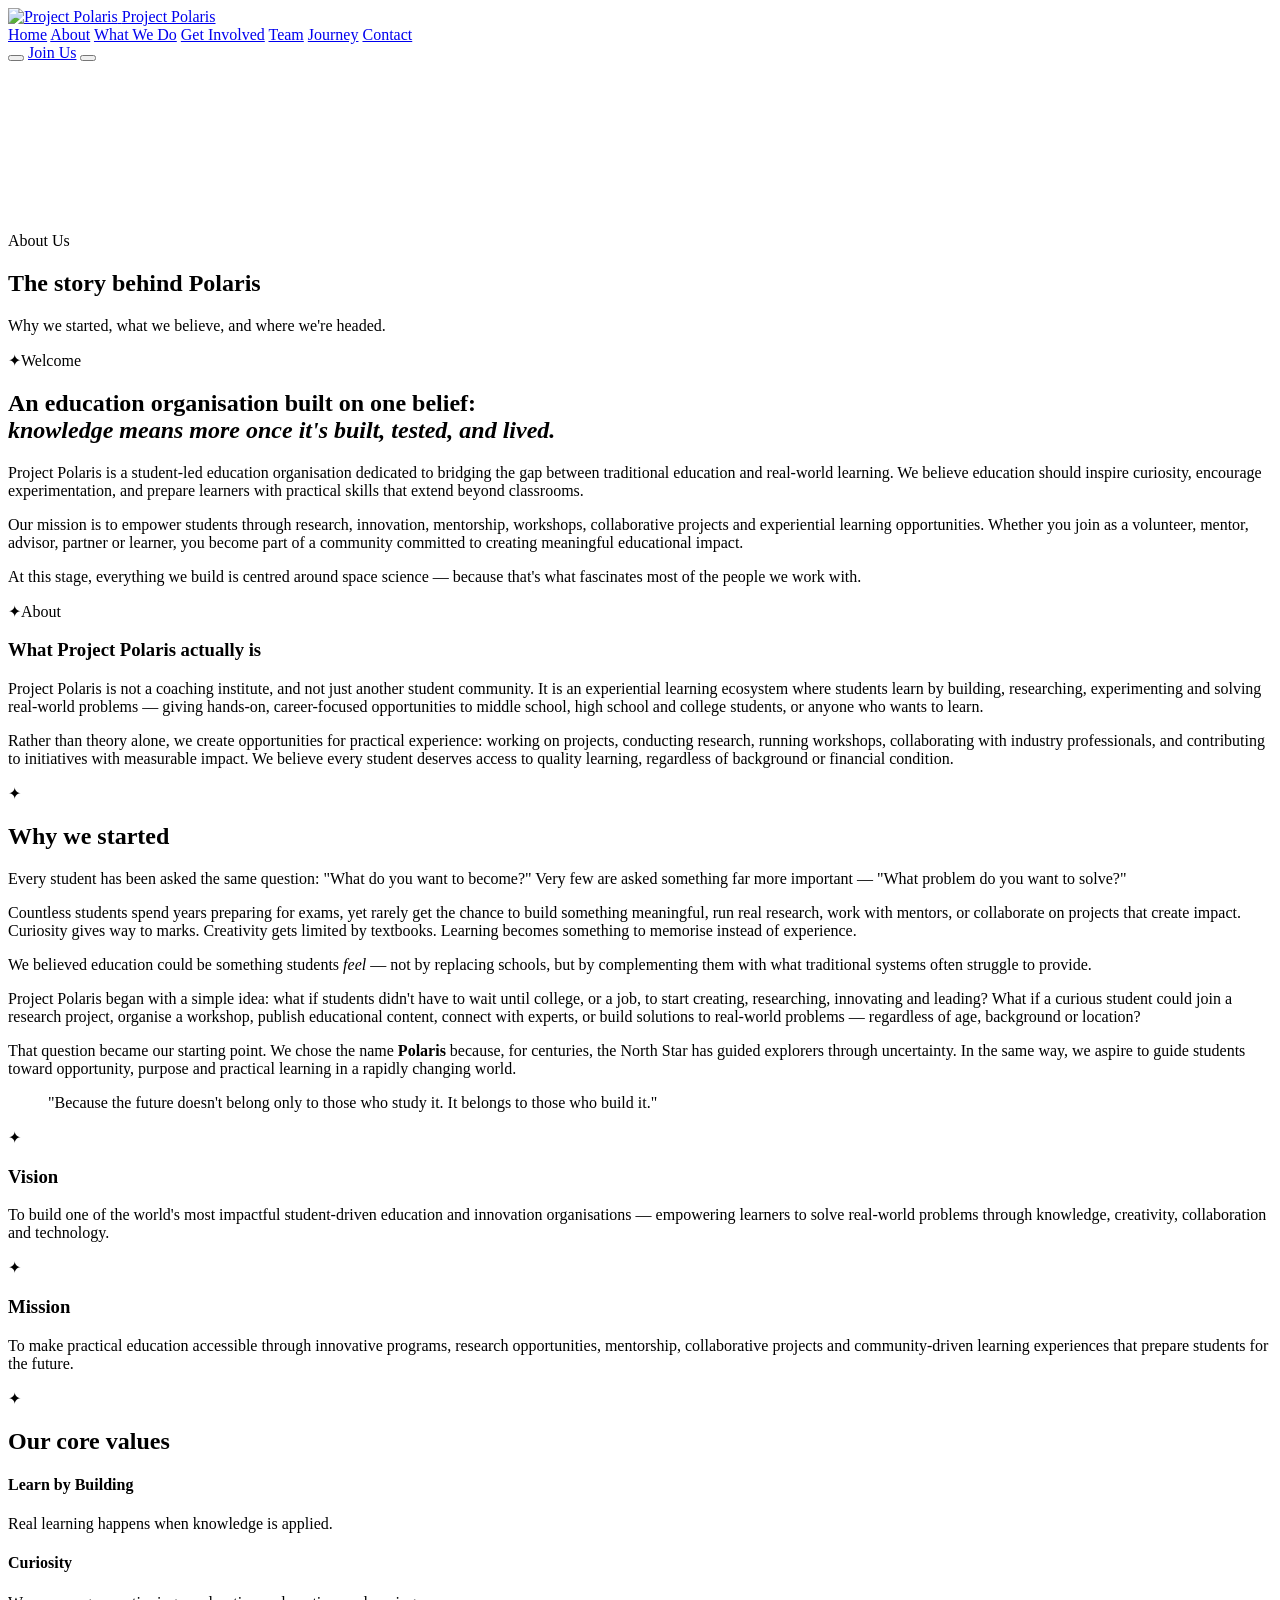
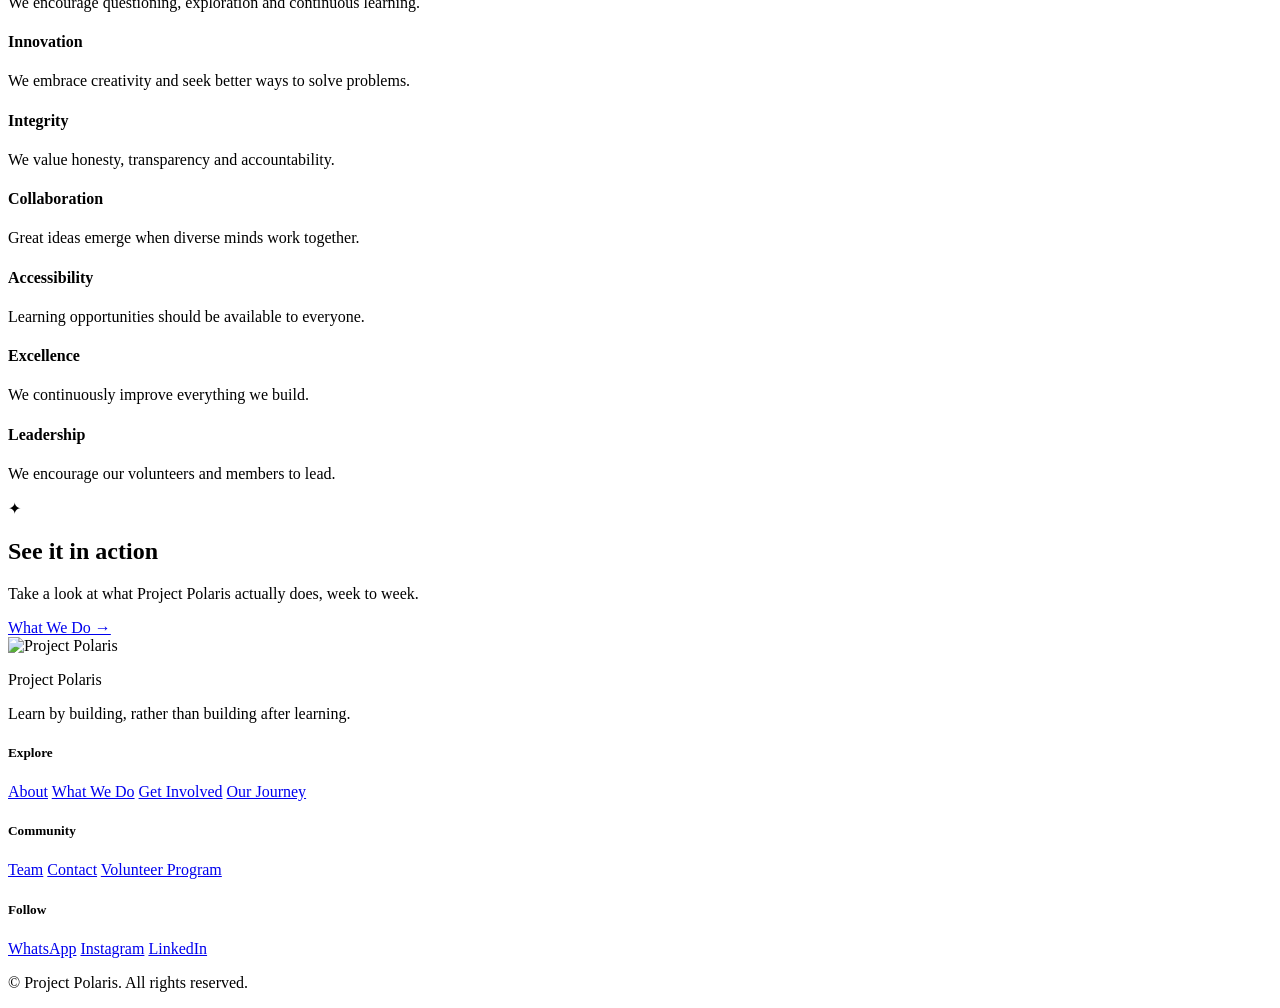
==== about.html @ cc90dc98 "Add files via upload" ====
<!DOCTYPE html>
<html lang="en" data-theme="dark">
<head>
<meta charset="UTF-8">
<meta name="viewport" content="width=device-width, initial-scale=1.0">
<title>About Us — Project Polaris</title>
<meta name="description" content="About Project Polaris — a student-led education organisation dedicated to bridging the gap between traditional education and real-world learning.">
<link rel="icon" type="image/jpeg" href="assets/polaris-star.jpg">
<link rel="preconnect" href="https://fonts.googleapis.com">
<link rel="preconnect" href="https://fonts.gstatic.com" crossorigin>
<link href="https://fonts.googleapis.com/css2?family=Playfair+Display:ital,wght@0,500;0,600;0,700;1,500&family=Alice&display=swap" rel="stylesheet">
<link rel="stylesheet" href="css/style.css">
</head>
<body>
<header class="site-header" id="siteHeader">
  <div class="nav-wrap">
    <a href="index.html" class="brand">
      <img src="assets/polaris-star.jpg" alt="Project Polaris" class="brand-mark">
      <span class="brand-name">Project Polaris</span>
    </a>
    <nav class="primary-nav" id="primaryNav">
      <a href="index.html">Home</a>
      <a href="about.html" class="active">About</a>
      <a href="what-we-do.html">What We Do</a>
      <a href="get-involved.html">Get Involved</a>
      <a href="team.html">Team</a>
      <a href="journey.html">Journey</a>
      <a href="contact.html">Contact</a>
    </nav>
    <div class="nav-actions">
      <button class="theme-toggle" id="themeToggle" aria-label="Switch to light theme" title="Toggle theme">
        <span class="theme-toggle-track"><span class="theme-toggle-thumb"></span></span>
      </button>
      <a href="https://chat.whatsapp.com/FdbxPikc9aGLxiHu0gWqIX" target="_blank" rel="noopener" class="btn btn-primary nav-cta">Join Us</a>
      <button class="menu-btn" id="menuBtn" aria-label="Open menu" aria-expanded="false">
        <span></span><span></span><span></span>
      </button>
    </div>
  </div>
</header>
<section class="page-hero">
  <canvas id="starfield-small"></canvas>
  <div class="planet-scene left" aria-hidden="true">
    <div class="planet"><div class="moon"></div></div>
    <div class="planet-ring"></div>
  </div>
  <div class="container">
    <p class="eyebrow reveal">About Us</p>
    <h1 class="reveal">The story behind Polaris</h1>
    <p class="reveal">Why we started, what we believe, and where we're headed.</p>
  </div>
</section>

<main>
<section class="section">
  <div class="container split">
    <div class="split-label reveal"><span class="star-mark">✦</span><span>Welcome</span></div>
    <div class="split-body reveal">
      <h2>An education organisation built on one belief:<br><em>knowledge means more once it's built, tested, and lived.</em></h2>
      <p>Project Polaris is a student-led education organisation dedicated to bridging the gap between traditional education and real-world learning. We believe education should inspire curiosity, encourage experimentation, and prepare learners with practical skills that extend beyond classrooms.</p>
      <p>Our mission is to empower students through research, innovation, mentorship, workshops, collaborative projects and experiential learning opportunities. Whether you join as a volunteer, mentor, advisor, partner or learner, you become part of a community committed to creating meaningful educational impact.</p>
      <p class="note-line">At this stage, everything we build is centred around space science — because that's what fascinates most of the people we work with.</p>
    </div>
  </div>
  <div class="container split reverse">
    <div class="split-label reveal"><span class="star-mark">✦</span><span>About</span></div>
    <div class="split-body reveal">
      <h3>What Project Polaris actually is</h3>
      <p>Project Polaris is not a coaching institute, and not just another student community. It is an experiential learning ecosystem where students learn by building, researching, experimenting and solving real-world problems — giving hands-on, career-focused opportunities to middle school, high school and college students, or anyone who wants to learn.</p>
      <p>Rather than theory alone, we create opportunities for practical experience: working on projects, conducting research, running workshops, collaborating with industry professionals, and contributing to initiatives with measurable impact. We believe every student deserves access to quality learning, regardless of background or financial condition.</p>
    </div>
  </div>
</section>

<section class="section section-dark">
  <div class="container narrow">
    <span class="star-mark reveal">✦</span>
    <h2 class="reveal">Why we started</h2>
    <p class="lede reveal">Every student has been asked the same question: "What do you want to become?" Very few are asked something far more important — "What problem do you want to solve?"</p>
    <p class="reveal">Countless students spend years preparing for exams, yet rarely get the chance to build something meaningful, run real research, work with mentors, or collaborate on projects that create impact. Curiosity gives way to marks. Creativity gets limited by textbooks. Learning becomes something to memorise instead of experience.</p>
    <p class="reveal">We believed education could be something students <em>feel</em> — not by replacing schools, but by complementing them with what traditional systems often struggle to provide.</p>
    <p class="reveal">Project Polaris began with a simple idea: what if students didn't have to wait until college, or a job, to start creating, researching, innovating and leading? What if a curious student could join a research project, organise a workshop, publish educational content, connect with experts, or build solutions to real-world problems — regardless of age, background or location?</p>
    <p class="reveal">That question became our starting point. We chose the name <strong>Polaris</strong> because, for centuries, the North Star has guided explorers through uncertainty. In the same way, we aspire to guide students toward opportunity, purpose and practical learning in a rapidly changing world.</p>
    <blockquote class="pull-quote reveal">"Because the future doesn't belong only to those who study it. It belongs to those who build it."</blockquote>
  </div>
</section>

<section class="section">
  <div class="container">
    <div class="vm-grid">
      <div class="vm-card reveal"><span class="star-mark">✦</span><h3>Vision</h3><p>To build one of the world's most impactful student-driven education and innovation organisations — empowering learners to solve real-world problems through knowledge, creativity, collaboration and technology.</p></div>
      <div class="vm-card reveal"><span class="star-mark">✦</span><h3>Mission</h3><p>To make practical education accessible through innovative programs, research opportunities, mentorship, collaborative projects and community-driven learning experiences that prepare students for the future.</p></div>
    </div>
  </div>
</section>

<section class="section section-dark">
  <div class="container">
    <div class="section-head reveal"><span class="star-mark">✦</span><h2>Our core values</h2></div>
    <div class="values-grid">
      <div class="value-item reveal"><h4>Learn by Building</h4><p>Real learning happens when knowledge is applied.</p></div>
      <div class="value-item reveal"><h4>Curiosity</h4><p>We encourage questioning, exploration and continuous learning.</p></div>
      <div class="value-item reveal"><h4>Innovation</h4><p>We embrace creativity and seek better ways to solve problems.</p></div>
      <div class="value-item reveal"><h4>Integrity</h4><p>We value honesty, transparency and accountability.</p></div>
      <div class="value-item reveal"><h4>Collaboration</h4><p>Great ideas emerge when diverse minds work together.</p></div>
      <div class="value-item reveal"><h4>Accessibility</h4><p>Learning opportunities should be available to everyone.</p></div>
      <div class="value-item reveal"><h4>Excellence</h4><p>We continuously improve everything we build.</p></div>
      <div class="value-item reveal"><h4>Leadership</h4><p>We encourage our volunteers and members to lead.</p></div>
    </div>
  </div>
</section>

<section class="cta-banner">
  <div class="container reveal">
    <span class="star-mark">✦</span>
    <h2>See it in action</h2>
    <p>Take a look at what Project Polaris actually does, week to week.</p>
    <a href="what-we-do.html" class="btn btn-primary">What We Do →</a>
  </div>
</section>
</main>
<footer class="site-footer">
  <div class="container footer-grid">
    <div class="footer-brand">
      <img src="assets/polaris-star.jpg" alt="Project Polaris" class="brand-mark">
      <p class="brand-name">Project Polaris</p>
      <p class="footer-tagline">Learn by building, rather than building after learning.</p>
    </div>
    <div class="footer-col">
      <h5>Explore</h5>
      <a href="about.html">About</a>
      <a href="what-we-do.html">What We Do</a>
      <a href="get-involved.html">Get Involved</a>
      <a href="journey.html">Our Journey</a>
    </div>
    <div class="footer-col">
      <h5>Community</h5>
      <a href="team.html">Team</a>
      <a href="contact.html">Contact</a>
      <a href="https://polaris-volunteer-program-8.my.canva.site" target="_blank" rel="noopener">Volunteer Program</a>
    </div>
    <div class="footer-col">
      <h5>Follow</h5>
      <a href="https://chat.whatsapp.com/FdbxPikc9aGLxiHu0gWqIX" target="_blank" rel="noopener">WhatsApp</a>
      <a href="https://www.instagram.com/project_polaris_?igsh=cGR3aGdkdjd2Y2hm" target="_blank" rel="noopener">Instagram</a>
      <a href="https://www.linkedin.com/company/nova-next-gen-of-vision-and-astronomy/" target="_blank" rel="noopener">LinkedIn</a>
    </div>
  </div>
  <div class="container footer-bottom">
    <p>&copy; <span id="year"></span> Project Polaris. All rights reserved.</p>
  </div>
</footer>
<script src="js/main.js"></script>
</body>
</html>
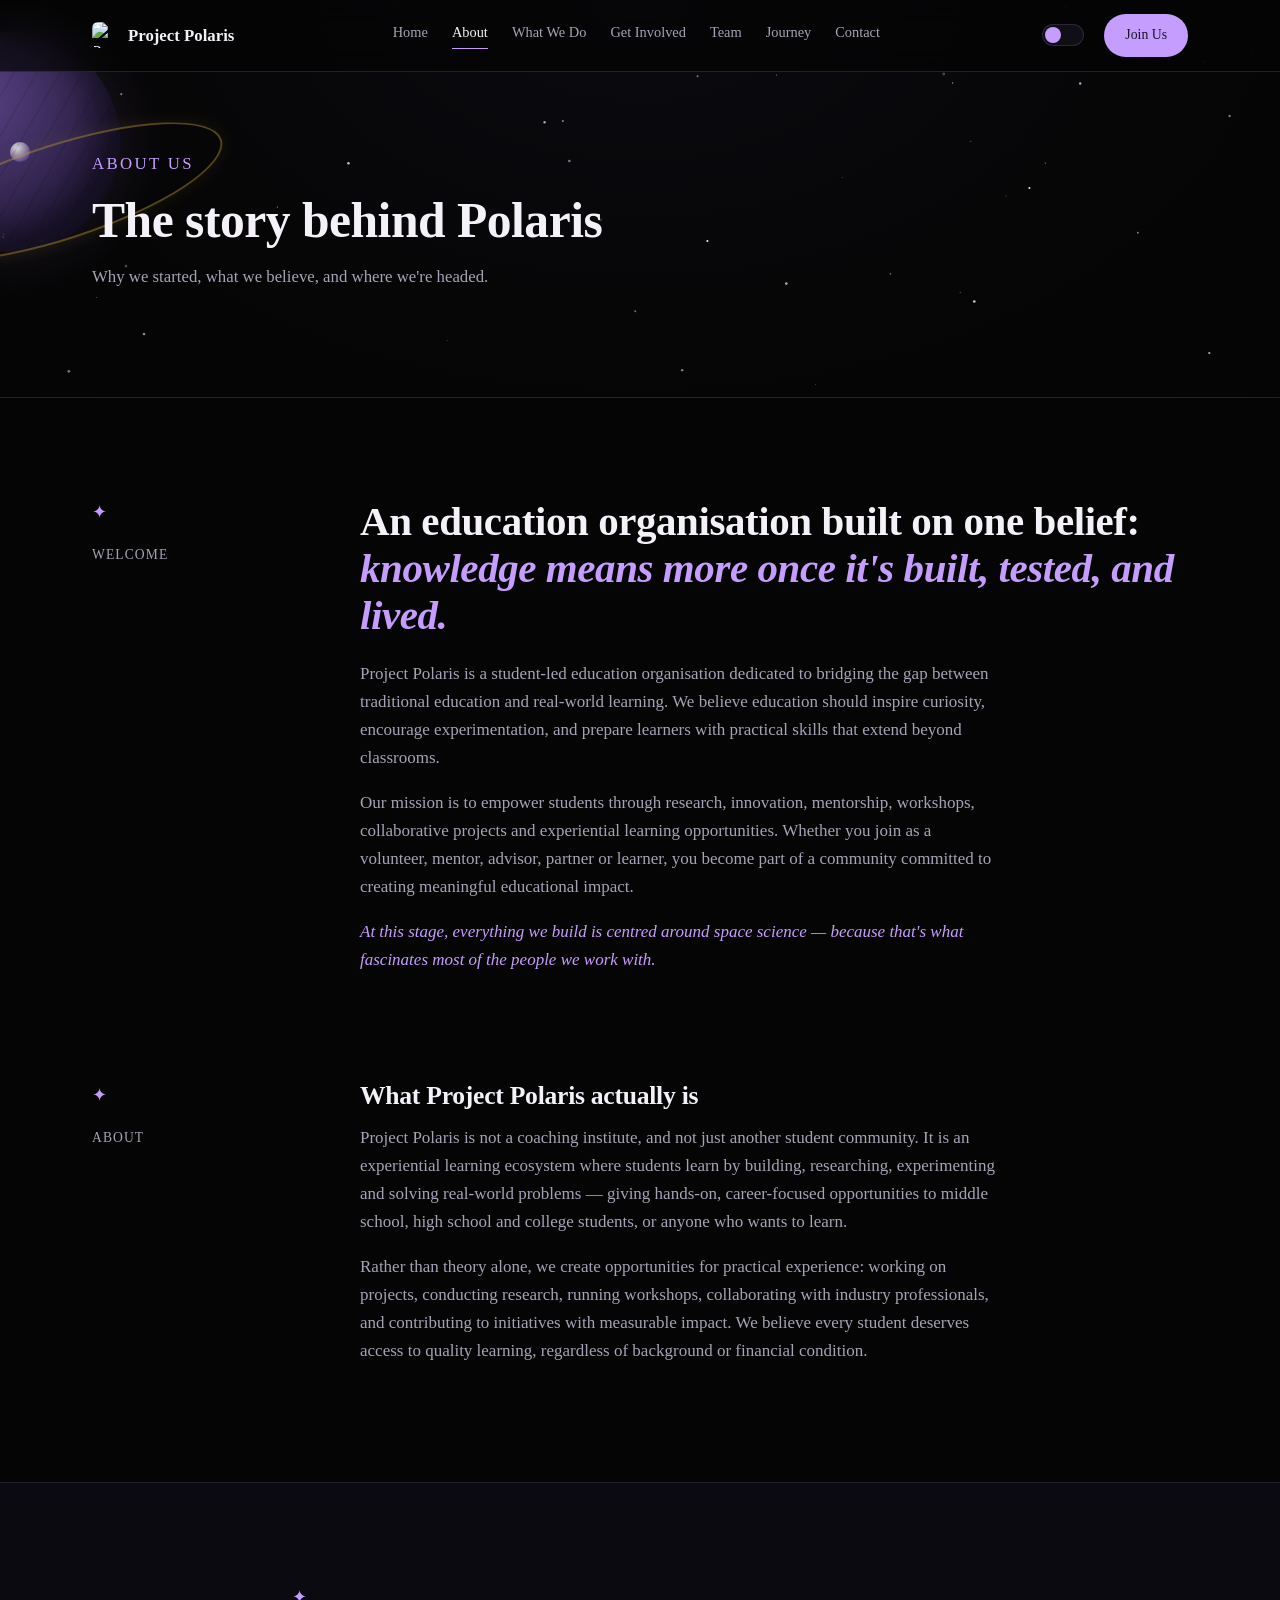
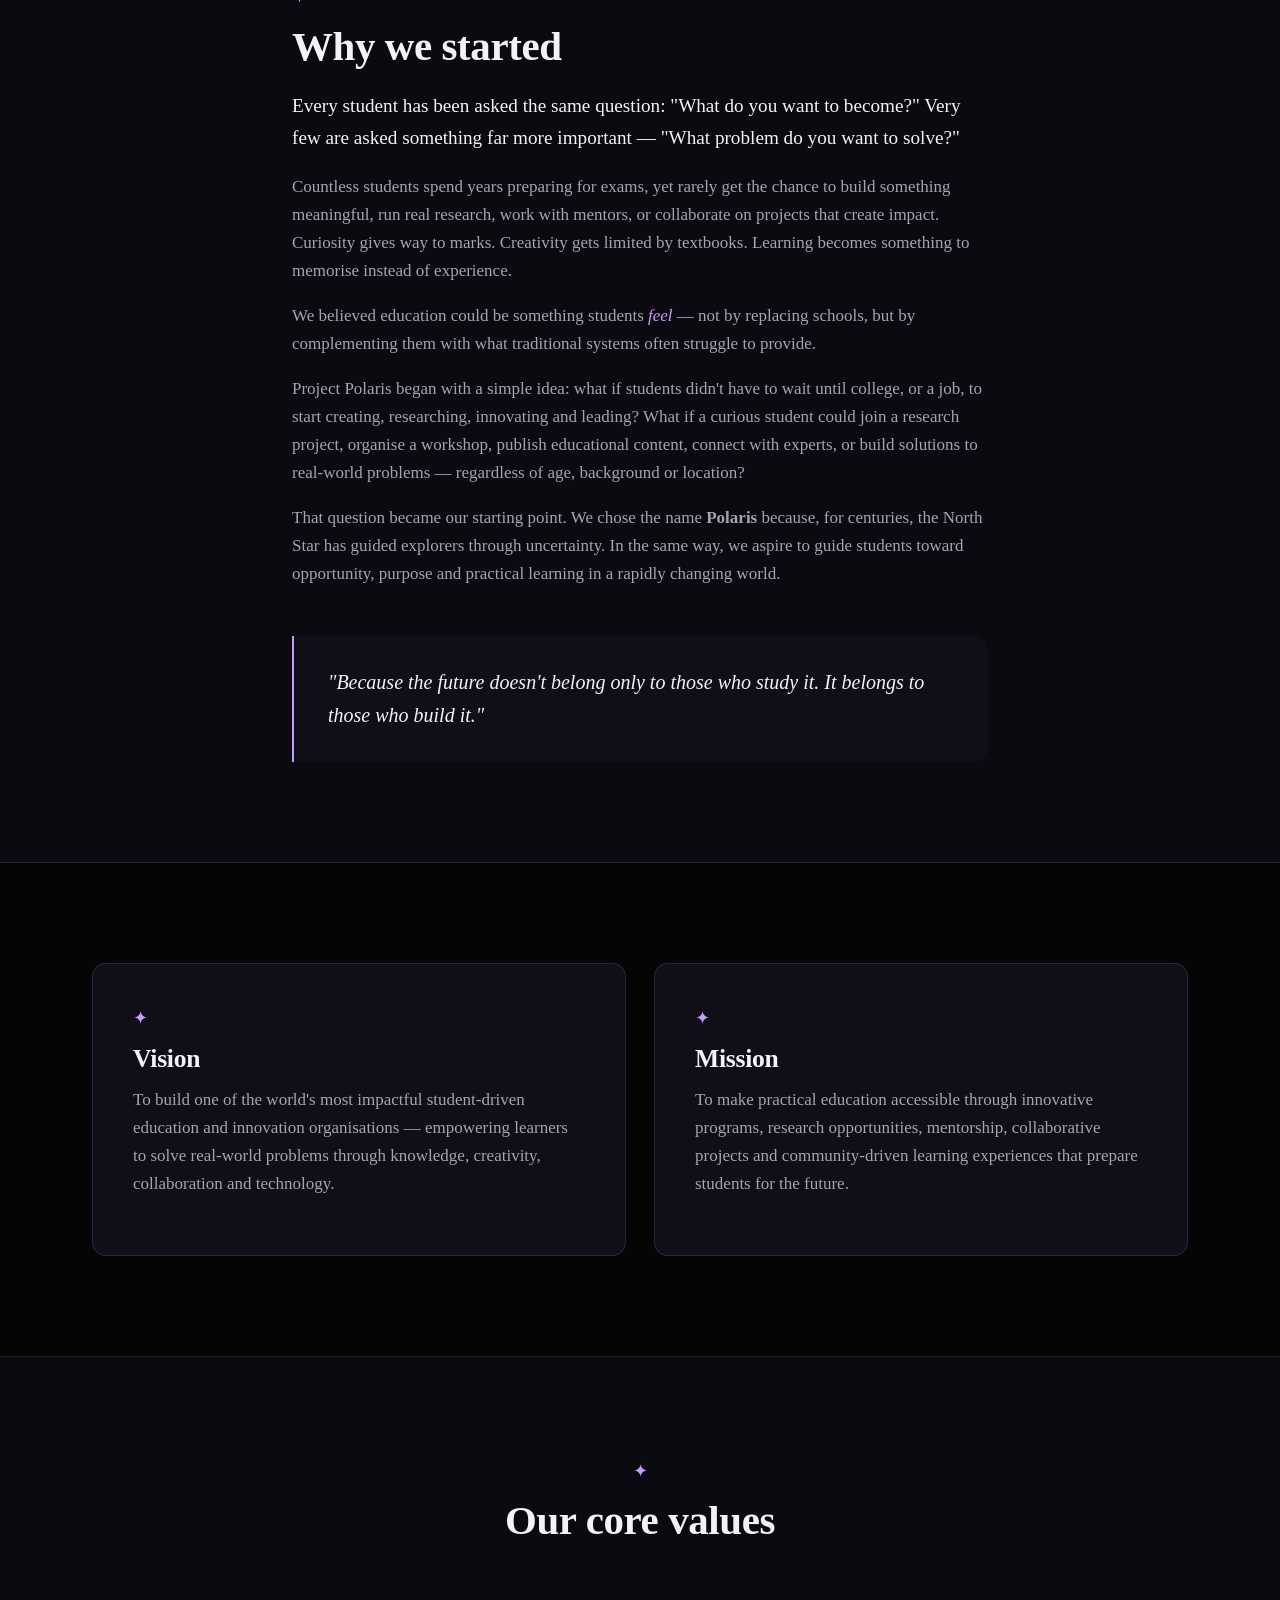
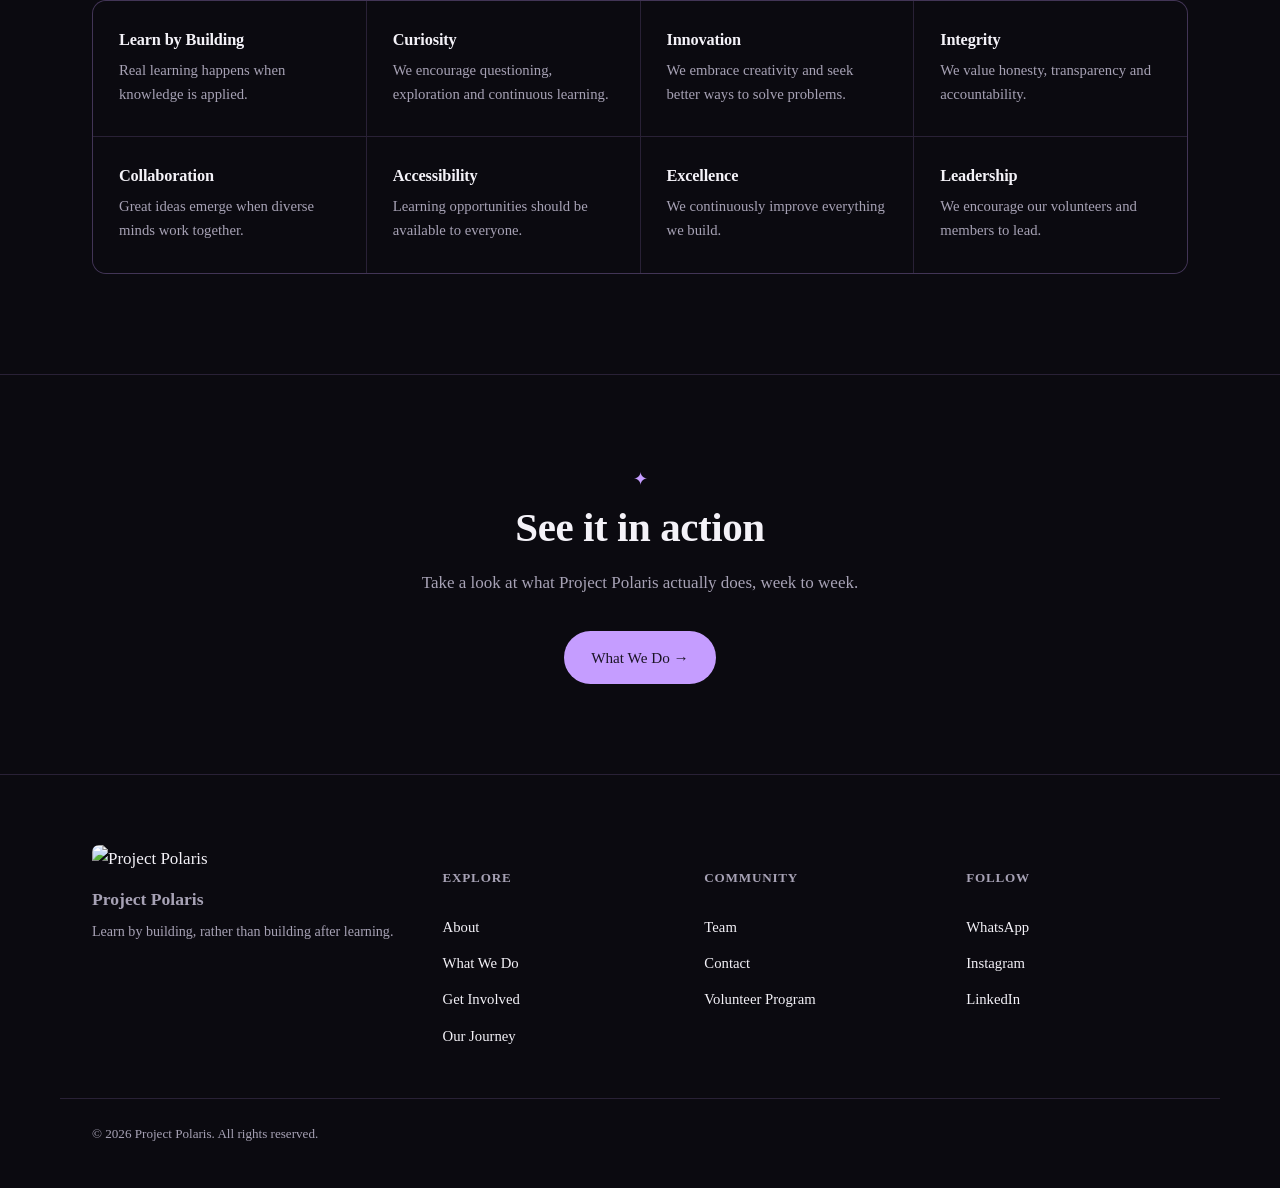
==== commit fab319a6: "Update about.html" ====
--- a/about.html
+++ b/about.html
@@ -9,7 +9,7 @@
 <link rel="preconnect" href="https://fonts.googleapis.com">
 <link rel="preconnect" href="https://fonts.gstatic.com" crossorigin>
 <link href="https://fonts.googleapis.com/css2?family=Playfair+Display:ital,wght@0,500;0,600;0,700;1,500&family=Alice&display=swap" rel="stylesheet">
-<link rel="stylesheet" href="css/style.css">
+<link rel="stylesheet" href="style-1.css">
 </head>
 <body>
 <header class="site-header" id="siteHeader">
@@ -150,6 +150,6 @@
     <p>&copy; <span id="year"></span> Project Polaris. All rights reserved.</p>
   </div>
 </footer>
-<script src="js/main.js"></script>
+<script src="script.js"></script>
 </body>
 </html>
--- a/style-1.css
+++ b/style-1.css
@@ -0,0 +1,332 @@
+/* =========================================================
+   Project Polaris — Stylesheet
+   Dark theme is default. Light theme via [data-theme="light"].
+   ========================================================= */
+
+:root {
+  --purple: #C59DFF;
+  --gold: #D4AF37;
+  --black: #050505;
+  --white: #FFFFFF;
+
+  --font-head: 'Playfair Display', serif;
+  --font-body: 'Alice', serif;
+
+  --radius: 14px;
+  --max-width: 1160px;
+  --ease: cubic-bezier(0.16, 1, 0.3, 1);
+}
+
+:root,
+[data-theme="dark"] {
+  --bg: #050505;
+  --bg-alt: #0B0A10;
+  --surface: #100E17;
+  --text: #F4F2F8;
+  --text-muted: #A7A2B5;
+  --line: rgba(197, 157, 255, 0.16);
+  --accent: var(--purple);
+  --accent-contrast: #1A1424;
+  --star-color: 255, 255, 255;
+  --planet-a: #2A1F45;
+  --planet-b: #6B4FA0;
+}
+
+[data-theme="light"] {
+  --bg: #FBFAF8;
+  --bg-alt: #F2EEFB;
+  --surface: #FFFFFF;
+  --text: #17141F;
+  --text-muted: #5B5567;
+  --line: rgba(19, 12, 36, 0.1);
+  --accent: #7A4FD1;
+  --accent-contrast: #FFFFFF;
+  --star-color: 122, 79, 209;
+  --planet-a: #D9C9FA;
+  --planet-b: #B79CEF;
+}
+
+* { box-sizing: border-box; }
+html { scroll-behavior: smooth; }
+
+@media (prefers-reduced-motion: reduce) {
+  html { scroll-behavior: auto; }
+  * { animation-duration: 0.001ms !important; animation-iteration-count: 1 !important; transition-duration: 0.001ms !important; scroll-behavior: auto !important; }
+}
+
+body {
+  margin: 0;
+  background: var(--bg);
+  color: var(--text);
+  font-family: var(--font-body);
+  font-size: 17px;
+  line-height: 1.65;
+  -webkit-font-smoothing: antialiased;
+  transition: background 0.4s var(--ease), color 0.4s var(--ease);
+  overflow-x: hidden;
+}
+
+h1, h2, h3, h4 { font-family: var(--font-head); font-weight: 600; line-height: 1.15; margin: 0 0 0.5em; letter-spacing: -0.01em; }
+h2 { font-size: clamp(1.9rem, 3.2vw, 2.6rem); }
+h3 { font-size: clamp(1.35rem, 2vw, 1.7rem); }
+h4 { font-size: 1.15rem; }
+p { margin: 0 0 1em; color: var(--text-muted); }
+a { color: inherit; text-decoration: none; }
+em { color: var(--accent); font-style: italic; }
+
+.container { max-width: var(--max-width); margin: 0 auto; padding: 0 32px; }
+.container.narrow { max-width: 760px; }
+.container.center { text-align: center; }
+
+.star-mark { display: inline-block; color: var(--accent); font-size: 1.1rem; margin-bottom: 0.6em; }
+
+/* ---------- Buttons ---------- */
+.btn { display: inline-flex; align-items: center; gap: 8px; padding: 13px 26px; border-radius: 999px; font-family: var(--font-body); font-size: 0.95rem; border: 1px solid transparent; cursor: pointer; transition: transform 0.25s var(--ease), background 0.25s var(--ease), border-color 0.25s var(--ease), color 0.25s var(--ease); white-space: nowrap; }
+.btn:hover { transform: translateY(-2px); }
+.btn-primary { background: var(--accent); color: var(--accent-contrast); }
+.btn-primary:hover { background: var(--gold); color: #1A1424; }
+.btn-ghost { background: transparent; border-color: var(--line); color: var(--text); }
+.btn-ghost:hover { border-color: var(--accent); color: var(--accent); }
+.btn-sm { padding: 8px 18px; font-size: 0.85rem; }
+
+/* ================= HEADER / NAV ================= */
+.site-header { position: fixed; top: 0; left: 0; right: 0; z-index: 100; backdrop-filter: blur(14px); background: color-mix(in srgb, var(--bg) 72%, transparent); border-bottom: 1px solid var(--line); }
+.nav-wrap { max-width: var(--max-width); margin: 0 auto; padding: 14px 32px; display: flex; align-items: center; justify-content: space-between; gap: 24px; }
+.brand { display: flex; align-items: center; gap: 10px; }
+.brand-mark { width: 26px; height: 26px; border-radius: 6px; object-fit: cover; }
+.brand-name { font-family: var(--font-head); font-size: 1.05rem; font-weight: 600; }
+
+.primary-nav { display: flex; gap: 24px; }
+.primary-nav a { font-size: 0.9rem; color: var(--text-muted); position: relative; padding-bottom: 4px; transition: color 0.2s var(--ease); }
+.primary-nav a:hover, .primary-nav a.active { color: var(--text); }
+.primary-nav a::after { content: ''; position: absolute; left: 0; right: 100%; bottom: 0; height: 1px; background: var(--accent); transition: right 0.3s var(--ease); }
+.primary-nav a:hover::after, .primary-nav a.active::after { right: 0; }
+
+.nav-actions { display: flex; align-items: center; gap: 16px; }
+.nav-cta { padding: 9px 20px; font-size: 0.86rem; }
+
+.theme-toggle { background: none; border: none; cursor: pointer; padding: 4px; }
+.theme-toggle-track { display: block; width: 42px; height: 22px; border-radius: 999px; background: var(--surface); border: 1px solid var(--line); position: relative; transition: background 0.3s var(--ease); }
+.theme-toggle-thumb { position: absolute; top: 2px; left: 2px; width: 16px; height: 16px; border-radius: 50%; background: var(--accent); transition: transform 0.3s var(--ease), background 0.3s var(--ease); }
+[data-theme="light"] .theme-toggle-thumb { transform: translateX(20px); }
+
+.menu-btn { display: none; flex-direction: column; gap: 5px; background: none; border: none; cursor: pointer; padding: 6px; }
+.menu-btn span { width: 22px; height: 1.5px; background: var(--text); transition: 0.3s var(--ease); }
+
+/* ================= HERO (home) ================= */
+.hero { position: relative; min-height: 100vh; display: flex; align-items: center; background: radial-gradient(ellipse at 50% 20%, var(--bg-alt), var(--bg) 65%); overflow: hidden; }
+#starfield { position: absolute; inset: 0; width: 100%; height: 100%; }
+.hero-inner { position: relative; z-index: 2; max-width: 860px; margin: 0 auto; padding: 150px 32px 110px; text-align: center; }
+.eyebrow { font-family: var(--font-body); letter-spacing: 0.14em; text-transform: uppercase; font-size: 0.78rem; color: var(--accent); margin-bottom: 20px; }
+.hero-title { font-size: clamp(2.3rem, 5.6vw, 4.1rem); margin-bottom: 24px; }
+.hero-sub { font-size: 1.1rem; max-width: 620px; margin: 0 auto 40px; }
+.hero-actions { display: flex; gap: 16px; justify-content: center; flex-wrap: wrap; }
+.hero-actions.center { justify-content: center; }
+
+/* ---------- Page hero (inner pages, shorter) ---------- */
+.page-hero { position: relative; padding: 150px 0 90px; overflow: hidden; background: radial-gradient(ellipse at 50% 0%, var(--bg-alt), var(--bg) 70%); border-bottom: 1px solid var(--line); }
+.page-hero .container { position: relative; z-index: 2; }
+.page-hero .eyebrow { margin-bottom: 14px; }
+.page-hero h1 { font-size: clamp(2rem, 4.4vw, 3.1rem); margin-bottom: 14px; }
+.page-hero p { max-width: 620px; font-size: 1.05rem; }
+#starfield-small { position: absolute; inset: 0; width: 100%; height: 100%; z-index: 1; }
+
+/* reveal */
+.reveal { opacity: 0; transform: translateY(18px); transition: opacity 0.8s var(--ease), transform 0.8s var(--ease); }
+.reveal.in { opacity: 1; transform: translateY(0); }
+
+/* ================= PLANET VISUAL ================= */
+.planet-scene { position: absolute; top: 8%; right: -80px; width: 320px; height: 320px; pointer-events: none; z-index: 1; opacity: 0.85; }
+.planet-scene.left { right: auto; left: -100px; }
+.planet {
+  position: absolute; width: 220px; height: 220px; border-radius: 50%;
+  background: radial-gradient(circle at 32% 30%, var(--planet-b), var(--planet-a) 70%);
+  box-shadow: inset -18px -14px 40px rgba(0,0,0,0.55), 0 0 60px rgba(197,157,255,0.15);
+  animation: planet-float 9s ease-in-out infinite, planet-spin 60s linear infinite;
+}
+.planet::after {
+  content: '';
+  position: absolute; inset: 0; border-radius: 50%;
+  background: repeating-linear-gradient(120deg, transparent 0 18px, rgba(0,0,0,0.08) 18px 20px);
+}
+.planet-ring {
+  position: absolute; top: 50%; left: 50%; width: 340px; height: 96px;
+  border: 2px solid rgba(212,175,55,0.45);
+  border-radius: 50%;
+  transform: translate(-50%, -50%) rotate(-18deg);
+  box-shadow: 0 0 18px rgba(212,175,55,0.12);
+}
+.moon {
+  position: absolute; width: 20px; height: 20px; border-radius: 50%;
+  background: radial-gradient(circle at 35% 30%, var(--white), var(--planet-b) 75%);
+  top: 50%; left: 50%;
+  transform-origin: -120px 10px;
+  animation: moon-orbit 14s linear infinite;
+}
+@keyframes planet-float { 0%, 100% { transform: translateY(0); } 50% { transform: translateY(-16px); } }
+@keyframes planet-spin { from { filter: hue-rotate(0deg); } to { filter: hue-rotate(8deg); } }
+@keyframes moon-orbit { from { transform: rotate(0deg) translateX(140px) rotate(0deg); } to { transform: rotate(360deg) translateX(140px) rotate(-360deg); } }
+@media (prefers-reduced-motion: reduce) { .planet, .moon { animation: none; } }
+@media (max-width: 880px) { .planet-scene { display: none; } }
+
+/* ================= SECTIONS ================= */
+.section { padding: 100px 0; border-bottom: 1px solid var(--line); }
+.section-dark { background: var(--bg-alt); }
+.section-head { text-align: center; max-width: 640px; margin: 0 auto 56px; }
+.section-sub { font-size: 1.02rem; }
+
+.split { display: grid; grid-template-columns: 220px 1fr; gap: 48px; margin-bottom: 90px; }
+.split:last-child { margin-bottom: 0; }
+.split-label { display: flex; flex-direction: column; gap: 6px; font-size: 0.85rem; letter-spacing: 0.08em; text-transform: uppercase; color: var(--text-muted); }
+.split-body p { max-width: 640px; }
+.note-line { color: var(--accent); font-style: italic; }
+
+.lede { font-size: 1.2rem; color: var(--text); }
+.pull-quote { margin: 48px 0 0; padding: 30px 34px; border-left: 2px solid var(--accent); font-family: var(--font-head); font-style: italic; font-size: 1.25rem; color: var(--text); background: var(--surface); border-radius: 0 var(--radius) var(--radius) 0; }
+.pull-quote.center { text-align: center; border-left: none; border-top: 2px solid var(--accent); border-radius: var(--radius); }
+
+/* vision / mission */
+.vm-grid { display: grid; grid-template-columns: 1fr 1fr; gap: 28px; }
+.vm-card { padding: 40px; border: 1px solid var(--line); border-radius: var(--radius); background: var(--surface); }
+
+/* values */
+.values-grid { display: grid; grid-template-columns: repeat(4, 1fr); gap: 1px; background: var(--line); border: 1px solid var(--line); border-radius: var(--radius); overflow: hidden; }
+.value-item { background: var(--bg-alt); padding: 30px 26px; }
+.value-item h4 { margin-bottom: 8px; font-size: 1.02rem; }
+.value-item p { font-size: 0.92rem; margin: 0; }
+
+/* cards */
+.cards-grid { display: grid; grid-template-columns: repeat(3, 1fr); gap: 24px; }
+.cards-grid.cols-4 { grid-template-columns: repeat(4, 1fr); }
+.card { padding: 32px; border: 1px solid var(--line); border-radius: var(--radius); background: var(--surface); transition: border-color 0.3s var(--ease), transform 0.3s var(--ease); }
+.card:hover { border-color: var(--accent); transform: translateY(-4px); }
+
+/* departments */
+.dept-grid { display: grid; grid-template-columns: repeat(3, 1fr); gap: 24px; margin-bottom: 80px; }
+.dept-item { padding: 32px 0; border-top: 2px solid var(--accent); }
+
+.recognition { text-align: center; }
+.chip-list { list-style: none; padding: 0; margin: 32px 0 0; display: flex; flex-wrap: wrap; gap: 12px; justify-content: center; }
+.chip-list li { padding: 9px 18px; border-radius: 999px; border: 1px solid var(--line); font-size: 0.88rem; color: var(--text-muted); }
+
+/* ---------- Animated stats ---------- */
+.stat-grid { display: grid; grid-template-columns: repeat(4, 1fr); gap: 1px; background: var(--line); border: 1px solid var(--line); border-radius: var(--radius); overflow: hidden; }
+.stat-card { background: var(--bg-alt); padding: 34px 20px; text-align: center; }
+.stat-number { font-family: var(--font-head); font-size: 2.3rem; color: var(--accent); display: block; }
+.stat-label { font-size: 0.82rem; letter-spacing: 0.04em; text-transform: uppercase; color: var(--text-muted); margin-top: 6px; }
+
+/* ---------- Ongoing projects ---------- */
+.project-list { display: flex; flex-direction: column; gap: 18px; }
+.project-item { display: flex; justify-content: space-between; align-items: flex-start; gap: 20px; padding: 26px 30px; border: 1px solid var(--line); border-radius: var(--radius); background: var(--surface); flex-wrap: wrap; }
+.project-item h4 { margin-bottom: 6px; }
+.project-item p { margin: 0; max-width: 560px; }
+.project-meta { display: flex; align-items: center; gap: 14px; }
+.status-badge { padding: 5px 14px; border-radius: 999px; font-size: 0.76rem; letter-spacing: 0.04em; text-transform: uppercase; white-space: nowrap; }
+.status-badge.active { background: rgba(120, 200, 140, 0.15); color: #7ED09B; }
+.status-badge.progress { background: rgba(212,175,55,0.15); color: var(--gold); }
+
+/* ---------- Opportunities / who can join ---------- */
+.opportunity-grid { display: grid; grid-template-columns: repeat(2, 1fr); gap: 20px; }
+.opportunity-card { padding: 28px 30px; border: 1px solid var(--line); border-radius: var(--radius); background: var(--surface); }
+.opportunity-tag { display: inline-block; padding: 6px 16px; border: 1px solid var(--accent); color: var(--accent); border-radius: 999px; font-size: 0.8rem; margin-bottom: 14px; }
+.who-grid { display: grid; grid-template-columns: repeat(5, 1fr); gap: 16px; }
+.who-item { text-align: center; padding: 26px 12px; border: 1px solid var(--line); border-radius: var(--radius); background: var(--surface); font-size: 0.88rem; }
+.who-item .who-icon { font-size: 1.6rem; color: var(--accent); display: block; margin-bottom: 10px; }
+.why-list { list-style: none; padding: 0; margin: 0; display: flex; flex-direction: column; gap: 16px; }
+.why-list li { padding: 22px 28px; border: 1px solid var(--line); border-radius: var(--radius); }
+.why-list h4 { margin-bottom: 6px; }
+.why-list p { margin: 0; }
+
+/* timeline */
+.timeline { list-style: none; margin: 0; padding: 0; position: relative; }
+.timeline::before { content: ''; position: absolute; left: 84px; top: 6px; bottom: 6px; width: 1px; background: var(--line); }
+.timeline li { display: grid; grid-template-columns: 84px 1fr; gap: 32px; padding-bottom: 44px; position: relative; }
+.timeline li:last-child { padding-bottom: 0; }
+.tl-date { font-family: var(--font-head); font-size: 0.95rem; color: var(--accent); text-align: right; padding-top: 2px; }
+.tl-body { position: relative; padding-left: 32px; }
+.tl-body::before { content: '✦'; position: absolute; left: -5px; top: 0; color: var(--gold); font-size: 0.9rem; background: var(--bg); }
+.tl-body h4 { margin-bottom: 6px; }
+.tl-body p { margin: 0; }
+
+.two-col { display: grid; grid-template-columns: 1fr 1fr; gap: 60px; }
+.check-list { list-style: none; padding: 0; margin: 0; }
+.check-list li { padding: 12px 0 12px 26px; border-bottom: 1px solid var(--line); position: relative; color: var(--text-muted); }
+.check-list li::before { content: '—'; position: absolute; left: 0; color: var(--accent); }
+.check-list li:last-child { border-bottom: none; }
+
+/* team */
+.team-grid { display: grid; grid-template-columns: repeat(3, 1fr); gap: 28px; }
+.team-card { text-align: center; }
+.team-photo { width: 130px; height: 130px; border-radius: 50%; margin: 0 auto 16px; background: var(--surface); border: 1px solid var(--line); display: flex; align-items: center; justify-content: center; font-family: var(--font-head); font-size: 1.6rem; color: var(--accent); background-size: cover; background-position: center; }
+.team-role { font-size: 0.88rem; color: var(--accent); margin: 0; }
+.team-note { text-align: center; margin-top: 40px; font-size: 0.85rem; color: var(--text-muted); }
+.team-note code { background: var(--surface); padding: 2px 8px; border-radius: 6px; }
+
+/* join / contact */
+.join-grid { display: grid; grid-template-columns: 0.85fr 1.15fr; gap: 40px; }
+.join-links { display: flex; flex-direction: column; gap: 12px; }
+.join-link { display: flex; justify-content: space-between; align-items: center; padding: 20px 26px; border: 1px solid var(--line); border-radius: var(--radius); transition: border-color 0.25s var(--ease), background 0.25s var(--ease); }
+.join-link:hover { border-color: var(--accent); background: var(--surface); }
+.join-link .arrow { color: var(--accent); transition: transform 0.25s var(--ease); }
+.join-link:hover .arrow { transform: translateX(4px); }
+
+.contact-info { display: flex; flex-direction: column; gap: 14px; margin-bottom: 30px; }
+.contact-info a { color: var(--text); }
+.contact-info a:hover { color: var(--accent); }
+
+.enquiry-form { padding: 36px; border: 1px solid var(--line); border-radius: var(--radius); background: var(--surface); }
+.enquiry-form h3 { margin-bottom: 24px; }
+.form-row { margin-bottom: 18px; display: flex; flex-direction: column; gap: 8px; }
+.form-row label { font-size: 0.85rem; color: var(--text-muted); }
+.form-row input, .form-row select, .form-row textarea { font-family: var(--font-body); font-size: 0.95rem; padding: 12px 14px; border-radius: 8px; border: 1px solid var(--line); background: var(--bg); color: var(--text); resize: vertical; }
+.form-row input:focus, .form-row select:focus, .form-row textarea:focus { outline: 2px solid var(--accent); outline-offset: 1px; }
+.form-submit { width: 100%; justify-content: center; border: none; }
+.form-status { margin: 14px 0 0; font-size: 0.88rem; color: var(--accent); min-height: 1.2em; }
+.hp-field { position: absolute; left: -9999px; }
+
+/* CTA banner */
+.cta-banner { text-align: center; padding: 90px 0; background: var(--bg-alt); }
+.cta-banner h2 { margin-bottom: 18px; }
+.cta-banner p { max-width: 560px; margin: 0 auto 34px; }
+
+/* ================= FOOTER ================= */
+.site-footer { padding: 70px 0 30px; background: var(--bg-alt); border-top: 1px solid var(--line); }
+.footer-grid { display: grid; grid-template-columns: 1.4fr 1fr 1fr 1fr; gap: 40px; margin-bottom: 50px; }
+.footer-brand .brand-mark { width: 30px; height: 30px; border-radius: 7px; margin-bottom: 12px; }
+.footer-brand .brand-name { font-family: var(--font-head); font-size: 1.1rem; margin: 0 0 6px; }
+.footer-tagline { font-size: 0.88rem; margin: 0; }
+.footer-col h5 { font-size: 0.82rem; text-transform: uppercase; letter-spacing: 0.06em; color: var(--text-muted); margin-bottom: 14px; }
+.footer-col { display: flex; flex-direction: column; gap: 12px; font-size: 0.92rem; }
+.footer-col a:hover { color: var(--accent); }
+.footer-bottom { border-top: 1px solid var(--line); padding-top: 24px; font-size: 0.82rem; color: var(--text-muted); }
+
+/* ================= RESPONSIVE ================= */
+@media (max-width: 880px) {
+  .primary-nav { display: none; }
+  .menu-btn { display: flex; }
+  .nav-cta { display: none; }
+  .site-header.nav-open .primary-nav { display: flex; flex-direction: column; gap: 0; position: absolute; top: 100%; left: 0; right: 0; background: var(--bg); border-bottom: 1px solid var(--line); padding: 8px 32px 20px; }
+  .site-header.nav-open .primary-nav a { padding: 14px 0; border-bottom: 1px solid var(--line); }
+
+  .split, .two-col, .join-grid { grid-template-columns: 1fr; }
+  .split-label { flex-direction: row; align-items: center; }
+  .vm-grid, .cards-grid, .cards-grid.cols-4, .dept-grid, .opportunity-grid { grid-template-columns: 1fr; }
+  .values-grid, .stat-grid, .who-grid { grid-template-columns: repeat(2, 1fr); }
+  .team-grid { grid-template-columns: repeat(2, 1fr); }
+  .footer-grid { grid-template-columns: 1fr 1fr; gap: 30px; }
+  .timeline::before { left: 6px; }
+  .timeline li { grid-template-columns: 14px 1fr; gap: 18px; }
+  .tl-date { display: none; }
+  .tl-body::before { left: -13px; }
+  .project-item { flex-direction: column; }
+}
+
+@media (max-width: 520px) {
+  .container { padding: 0 20px; }
+  .section { padding: 74px 0; }
+  .values-grid, .team-grid, .stat-grid, .who-grid { grid-template-columns: 1fr; }
+  .hero-actions { flex-direction: column; align-items: stretch; }
+  .footer-grid { grid-template-columns: 1fr; }
+}
+
+a:focus-visible, button:focus-visible, input:focus-visible, select:focus-visible, textarea:focus-visible { outline: 2px solid var(--accent); outline-offset: 2px; }
